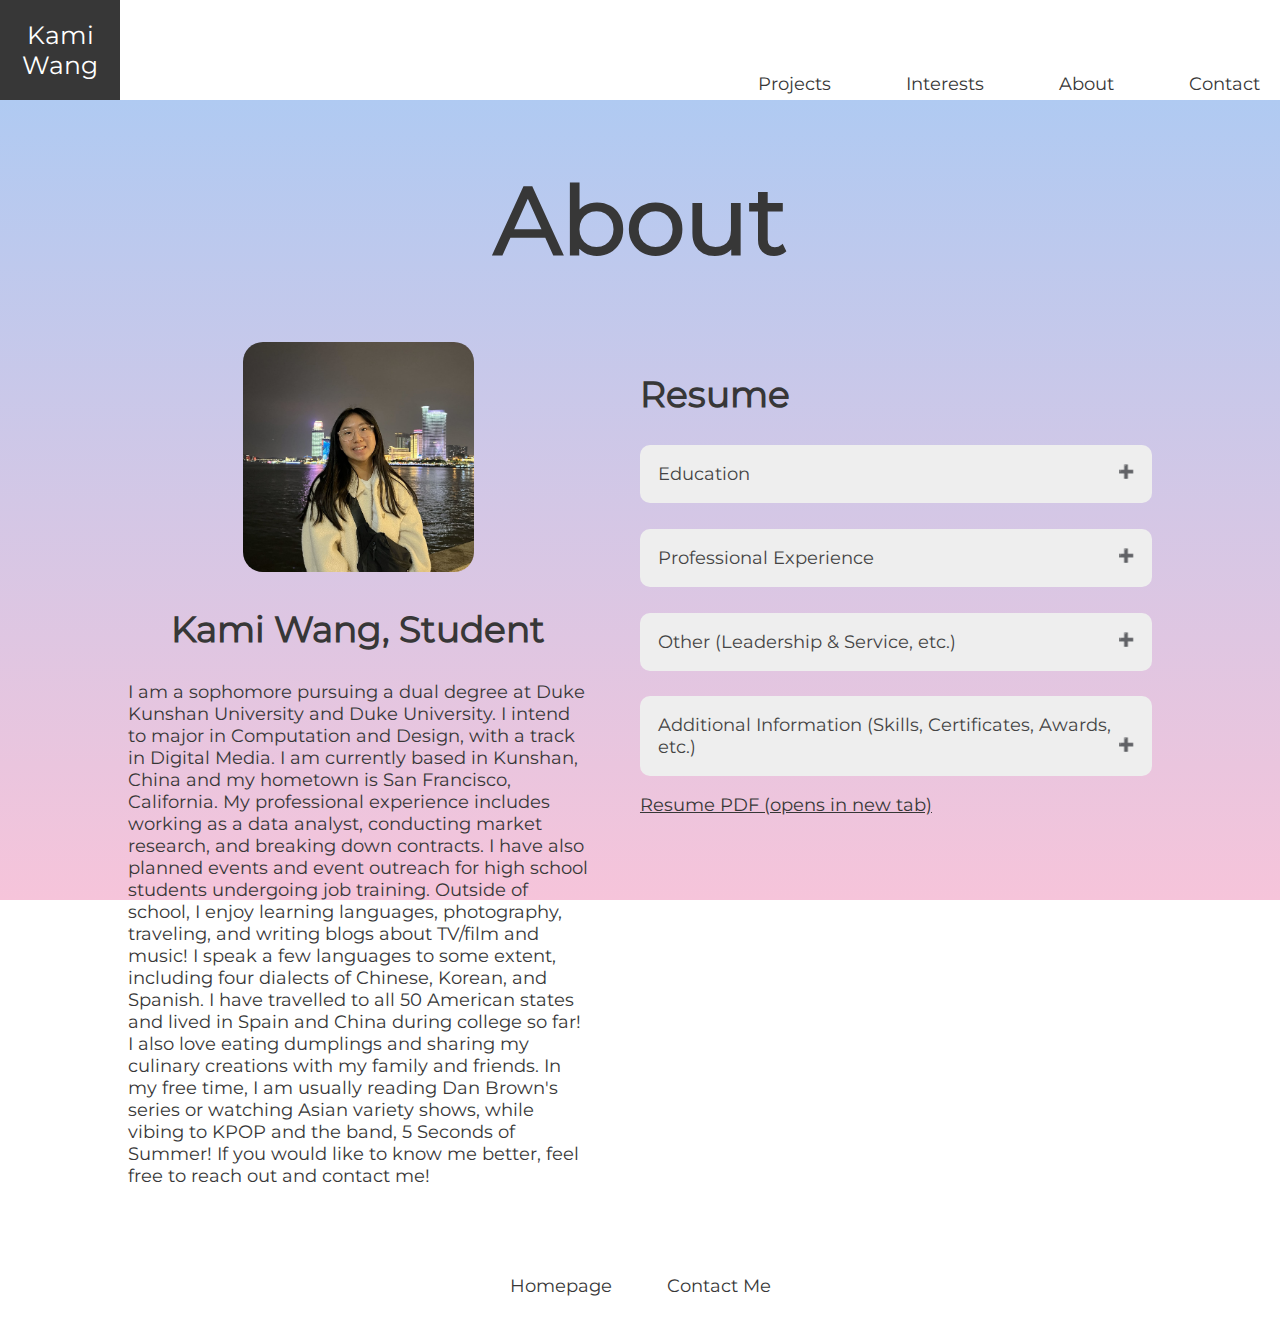
==== about.html @ 3d3628ab "Draft 1 - 11/29 6:28PM" ====
<!DOCTYPE html>
<html lang="en">
<head>
    <meta charset="UTF-8">
    <meta name="viewport" content="width=device-width, initial-scale=1.0">
    <title>About - Kami Wang</title>
    <link rel="stylesheet" href="style.css">
</head>
<body>
    <header> 
        <div id="logo">
            <a id="a" href="index.html"> 
                <div id="logoName"> Kami Wang </div>
            </a>
        </div>

        <div id="navbar">
            <a href="projects.html"> 
                <div>Projects</div>
            </a>

            <a href="interests.html">
                <div>Interests</div>
            </a>

            <a href="about.html">
                <div>About</div>
            </a>
            
            <a href="contact.html">
                <div>Contact</div>
            </a>
        </div>
    </header>

    <main>
        <h1 class="pagetitle">About</h1>

        <div class="row">
            <div id="description">
                <img id="profile" src="img\profile.jpg" alt="A girl, Kami, standing in front of a night cityscape.">
                <h2 class="pageh2">Kami Wang, Student</h2>
                <p> I am a sophomore pursuing a dual degree at Duke Kunshan University and Duke University. I intend to major in Computation and Design, with a track in Digital Media. I am currently based in Kunshan, China and my hometown is San Francisco, California.

                    My professional experience includes working as a data analyst, conducting market research, and breaking down contracts. I have also planned events and event outreach for high school students undergoing job training. 
                    
                    Outside of school, I enjoy learning languages, photography, traveling, and writing blogs about TV/film and music! I speak a few languages to some extent, including four dialects of Chinese, Korean, and Spanish. I have travelled to all 50 American states and lived in Spain and China during college so far! I also love eating dumplings and sharing my culinary creations with my family and friends. In my free time, I am usually reading Dan Brown's series or watching Asian variety shows, while vibing to KPOP and the band, 5 Seconds of Summer!
                    
                    If you would like to know me better, feel free to reach out and contact me!</p>
            </div>

            <div id="resume">
                <h2>Resume</h2>
                <button class="accordion" id="resumesections1">Education</button>
                <div class="panel">
                    <h4>Duke Kunshan University & Duke University | Class of 2026</h4>
                    <h5>Intended: B.A. in Computation & Design - Digital Media Track</h5>
                    <ul>
                        <li>GPA: 3.905</li>
                        <li>Dean's List: Fall 2022, Spring 2023 (with Distinction)</li>
                        <li>Awarded Annual Merit-Based Scholarship</li>
                    </ul>
                </div>

                <button class="accordion" id="resumesections2">Professional Experience</button>
                <div class="panel">
                    <h4>Data Analyst @ VendEx Solutions | Jun 2020 - Aug 2023</h4>
                    <ul>
                        <li>Participated in product development discussions and design sessions as a subject matter expert for market data contracts</li>
                        <li>Collaborated with prospective users to understand and anticipate needs and translated them into product requirements</li>
                        <li>Identified opportunities and weaknesses of contract digitization product to increase product design, usage, and efficiency</li>
                        <li>Managed intern team to digitize client contracts</li>
                        <li>Tracked and broke down over 200 contract document uploads</li>
                        <li>Conducted market research of different companies online</li>
                        <li>Contributed to database of over 2200 products and 340 vendor summaries</li>
                        <li>Organized data on Excel spreadsheets and in in-house database</li>
                        <li>Attended company-wide meetings</li>
                    </ul>

                    <h4>Youth Council Member @ Enterprise For Youth | Oct 2019  - Jun 2021</h4>
                    <ul>
                        <li>Represented Enterprise youth to staff, adults, and other students</li>
                        <li>Brainstormed events for Enterprise for Youth (Career Exploration, Alumni Party, Job Carnival, College Panel)</li>
                        <li>Planned outreach and coordinate logistics of events at Enterprise</li>
                        <li>Produced media project for high school students about job industries on TikTok that gained over 2000 views</li>
                    </ul>
                </div>

                <button class="accordion" id="resumesections3">Other (Leadership & Service, etc.)</button>
                <div class="panel">
                    <h4>Financial Officer @ DKU Student Broadcasting Club | Oct 2023 - Present</h4>
                    <ul>
                        <li>Oversee club funds as a whole and inform related club officers and members as needed</li>
                        <li>Create and submit annual and semester budgets and purchase request proposals for club needs</li>
                        <li>Update and keep track of club budget, including expenditures and approved funding</li>
                        <li>Submit event financial requests and follow up with DKU Student Clubs and Organizations with VAT fapiao after purchase</li>
                    </ul>

                    <h4>Internals Team Member @ Hack the Fog | Feb 2021 - Aug 2021</h4>
                    <ul>
                        <li>Planned remote summer hackathon for students attended by over 300 participants</li>
                        <li>Oversaw scheduling for 5 workshops</li>
                        <li>Secured partners and donations of over $40,000 for the event</li>
                        <li>Supported live workshops and online Discord channels</li>
                    </ul>
                </div>

                <button class="accordion" id="resumesections4">Additional Information (Skills, Certificates, Awards, etc.) </button>
                <div class="panel">
                    <h4>Languages</h4>
                    <ul>
                        <li>English (fluent)</li>
                        <li>Mandarin (conversational)</li>
                        <li>Cantonese (conversational)</li>
                        <li>Korean (conversational)</li>
                        <li>Spanish (conversational)</li>
                    </ul>

                    <h4>Skills</h4>
                    <ul>
                        <li>Data science: Python, machine learning</li>
                        <li>Web design: JavaScript, HTML, CSS</li>
                        <li>Game design: Unity, C#</li>
                        <li>Statistics: R</li>
                        <li>Data entry and analysis</li>
                        <li>Neutral writing and written communication</li>
                        <li>Microsoft 365 & Google Suite</li>
                    </ul>

                    <h4>Certificates</h4>
                    <ul>
                        <li>Mission Bit – Intro to Game Design (Unity)</li>
                        <li>Mission Bit - Intermediate Game Design for VR</li>
                    </ul>

                    <h4>Awards</h4>
                    <ul>
                        <li>Mission Bit Demo Day Summer 2021 - Most Innovative Award for DesertRacers</li>
                    </ul>

                    <h4>Interests</h4>
                    <ul>
                        <li>UI/UX</li>
                        <li>Data Science</li>
                        <li>TV/Film</li>
                        <li>Language Learning</li>
                    </ul>
                </div>

                <a href="downloads\Kami Wang - Resume.pdf" target="_blank">
                    <p id="resumepdf">Resume PDF (opens in new tab)</p>
                </a>
            </div>
        </div>
    </main>

    <footer> 
        <a href="index.html">
            <div>Homepage</div>
        </a>
        
        <a href="contact.html">
            <div>Contact Me</div>
        </a>
    </footer>

    <script src="resume.js"></script>
</body>
</html>
---- style.css ----
/* set up */
@font-face {
    font-family:Montserrat;
    src: url(fonts/Montserrat-Regular.ttf);
}

/* global page styles */
*{
    font-family:Montserrat, Helvetica, Arial, sans-serif;
    color: rgb(55, 55, 55);
}

html{
    font-size: 18px;
}

h1{
    font-size: 5.25rem;
    font-weight: bold;
}

h2{
    font-size: 2rem;
    font-weight: bold;
}

p{
    font-size: 1rem;
}

button{
    background-color: rgb(55, 55, 55);
    color:white;
    font-size:1rem;
    border-radius: 10px;
}

body{
    background-image: linear-gradient(0deg, rgba(246,196,218,1) 0%, rgba(167,203,245,1) 100%);
    background-repeat: no-repeat;
    background-attachment: fixed;
    margin: 0;
    padding: 0;

}

/* header */
header{
    width:100vw;
    position: relative;
    background-color: white;
}

#logo{
    display:inline-block;
}

#navbar{
    display:inline-block;
    position:absolute;
    right:0;
    bottom:5px;
}

#logoName{
    width: 80px;
    height: 60px;
    display:inline-block;
    background-color: rgb(55, 55, 55);
    color:white;
    font-size: 25px;
    text-align: center;
    padding: 20px;
}

#navbar div{
    display:inline-block;
    color: rgb(55, 55, 55);
    font-size:1rem;
    padding-left: 50px;
    padding-right: 20px;
}

a{
    text-decoration-line: none;
}

/* footer */
footer{
    background-color: white;
    margin-top: 50px;
    padding: 20px;
    text-align: center;
}

footer div{
    display:inline-block;
    margin-left: 25px;
    margin-right: 25px;
    color:rgb(55, 55, 55);
}

/* homepage main */
main{
    width:80%;
    margin:auto;
}

#opener{
    display:flex;
}

#IDpic{
    height: 50vh;
    margin-top: 8%;
    margin-left: 10%;
    margin-right: 5%;
    border-radius: 20px;
}

#text1{
    margin-top: 4%;
    margin-right: 10%;
    margin-left: 5%;
    color:rgb(55, 55, 55); 
}

.pages{
    display:flex;
    justify-content:space-between;
    background-color: rgba(255, 255, 255, 0.75);
    width:80%;
    margin: auto;
    margin-top: 50px;
    border-radius: 10px;
}

.textPages{
    margin: 20px;
}

.images{
    height: 300px;
    margin: 20px;
}

/* contact page */
.pagetitle, .pageh2, form{
    text-align: center;
}

form{
    margin-bottom: 50px;
}

#name, #mail, #message{
    display:inline-block;
    width:20%;
}

#submit, #reset{
    background-color: rgb(55, 55, 55);
    color:white;
    font-size:1rem;
    border-radius: 10px;
    margin-left: 10px;
    margin-right: 10px;
}

.socials{
    height: 100px;
    margin-left: 10px;
    margin-right: 10px;
}

#contactLink{
    display: flex;
    justify-content: center;
}

/* about */
.row{
    display:flex;
}

#profile{
    width: 50%;
    margin-left: 25%;
    border-radius: 20px;
}

#description{
    width:45%;
}


#resume{
    width: 50%;
    margin-left: 5%;
}

.accordion {
    background-color: #eee;
    color: #444;
    cursor: pointer;
    padding: 18px;
    width: 100%;
    text-align: left;
    border: none;
    outline: none;
    transition: 0.4s;
}

#resumesections2, #resumesections3, #resumesections4{
    margin-top: 5%;
}

.panel {
    padding: 0 18px;
    border-radius: 10px;
    background-color: white;
    display: none;
    overflow: hidden;
}

.accordion:after {
    content: '\02795'; /* Unicode character for "plus" sign (+) */
    font-size: 13px;
    color: #777;
    float: right;
    margin-left: 5px;
  }
  
.active:after {
    content: "\2796"; /* Unicode character for "minus" sign (-) */
  }

  #resumepdf{
    text-decoration-line: underline;
  }
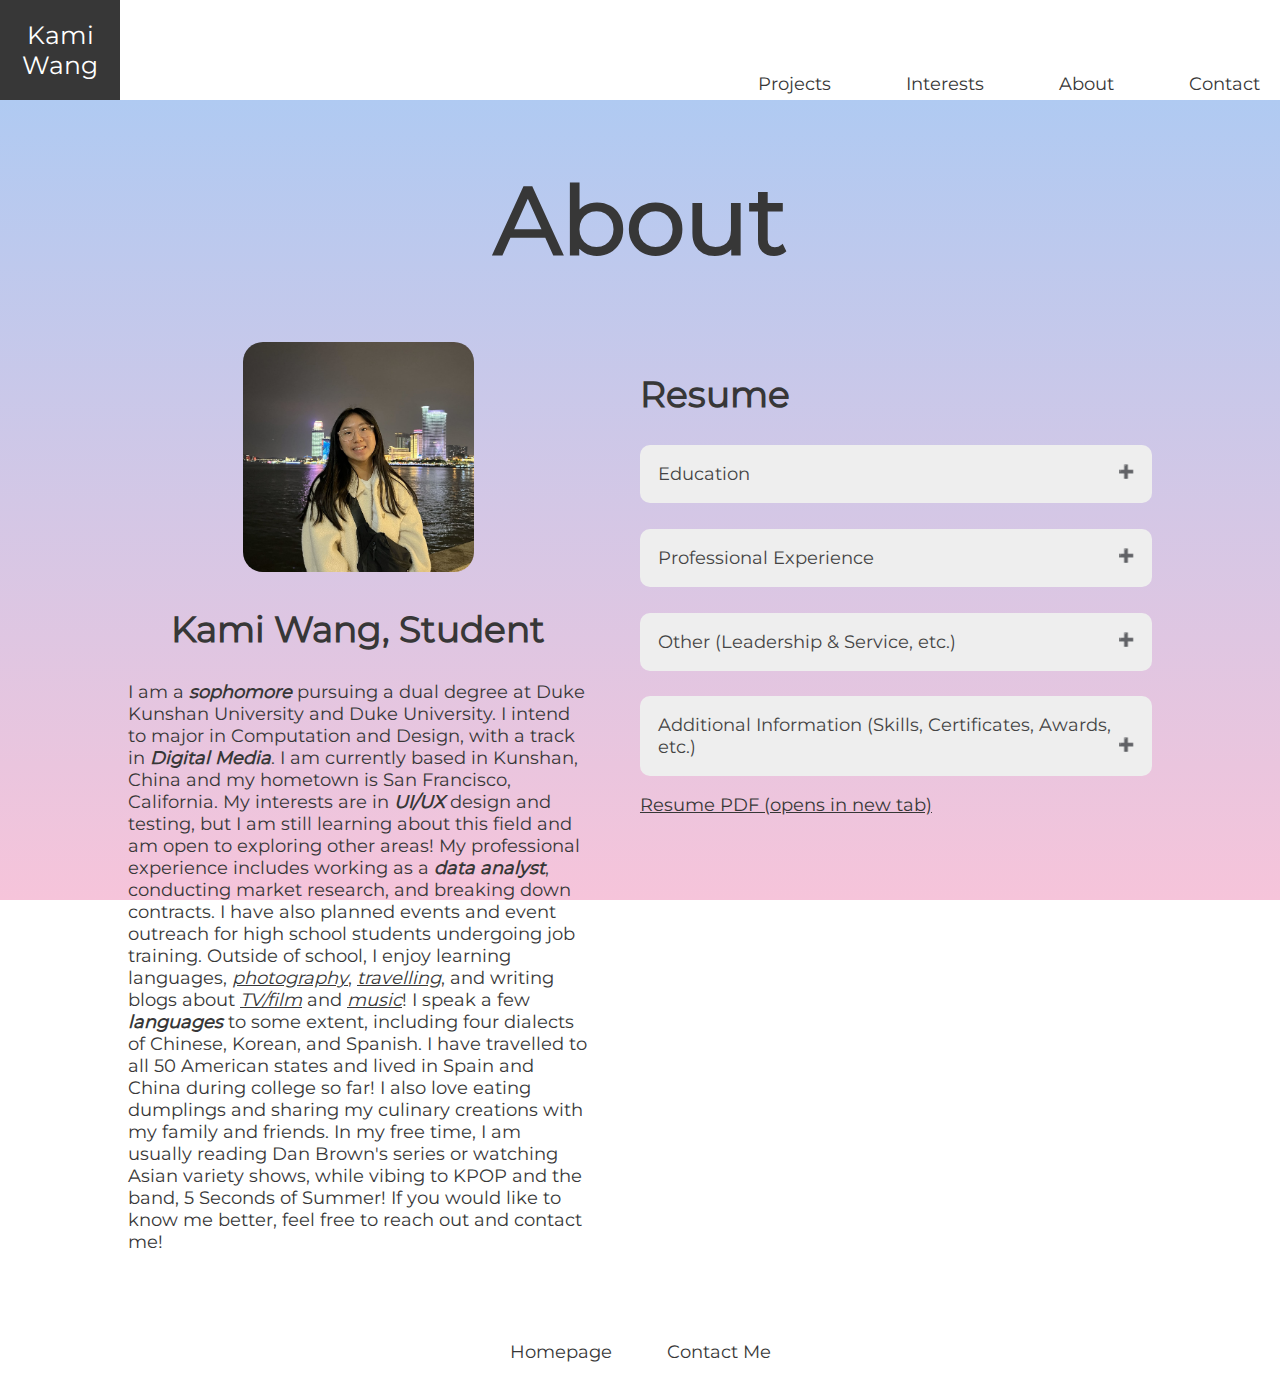
==== commit 9f7bf96d: "Draft 2 - 11/30 6:59PM" ====
--- a/about.html
+++ b/about.html
@@ -38,13 +38,13 @@
 
         <div class="row">
             <div id="description">
-                <img id="profile" src="img\profile.jpg" alt="A girl, Kami, standing in front of a night cityscape.">
+                <img id="profilepic" src="img\profile.jpg" alt="A girl, Kami, standing in front of a night cityscape.">
                 <h2 class="pageh2">Kami Wang, Student</h2>
-                <p> I am a sophomore pursuing a dual degree at Duke Kunshan University and Duke University. I intend to major in Computation and Design, with a track in Digital Media. I am currently based in Kunshan, China and my hometown is San Francisco, California.
+                <p> I am a <b>sophomore</b> pursuing a dual degree at Duke Kunshan University and Duke University. I intend to major in Computation and Design, with a track in <b>Digital Media</b>. I am currently based in Kunshan, China and my hometown is San Francisco, California.
 
-                    My professional experience includes working as a data analyst, conducting market research, and breaking down contracts. I have also planned events and event outreach for high school students undergoing job training. 
+                    My interests are in <b>UI/UX</b> design and testing, but I am still learning about this field and am open to exploring other areas! My professional experience includes working as a <b>data analyst</b>, conducting market research, and breaking down contracts. I have also planned events and event outreach for high school students undergoing job training. 
                     
-                    Outside of school, I enjoy learning languages, photography, traveling, and writing blogs about TV/film and music! I speak a few languages to some extent, including four dialects of Chinese, Korean, and Spanish. I have travelled to all 50 American states and lived in Spain and China during college so far! I also love eating dumplings and sharing my culinary creations with my family and friends. In my free time, I am usually reading Dan Brown's series or watching Asian variety shows, while vibing to KPOP and the band, 5 Seconds of Summer!
+                    Outside of school, I enjoy learning languages, <a href="interests-photography.html">photography</a>, <a href="interests-travel.html">travelling</a>, and writing blogs about <a href="interests-tvfilm.html">TV/film</a> and <a href="interests-music.html">music</a>! I speak a few <b>languages</b> to some extent, including four dialects of Chinese, Korean, and Spanish. I have travelled to all 50 American states and lived in Spain and China during college so far! I also love eating dumplings and sharing my culinary creations with my family and friends. In my free time, I am usually reading Dan Brown's series or watching Asian variety shows, while vibing to KPOP and the band, 5 Seconds of Summer!
                     
                     If you would like to know me better, feel free to reach out and contact me!</p>
             </div>
@@ -96,6 +96,14 @@
                         <li>Submit event financial requests and follow up with DKU Student Clubs and Organizations with VAT fapiao after purchase</li>
                     </ul>
 
+                    <h4>Trainee @ Rakuten Viki Ninja Segging & Subbing Academy | Mar 2023 - Present</h4>
+                    <ul>
+                        <li>Accurately segment and time over 500 contributions (subtitles/captions) for Korean and Chinese shows</li>
+                        <li>Utilize Viki segment timer</li>
+                        <li>Completing Ninja Segging & Subbing Academy - Academy (completed Level 4)</li>
+                        <li>Graduated from Ninja Segging & Subbing Academy - Sandbox</li>
+                    </ul>
+
                     <h4>Internals Team Member @ Hack the Fog | Feb 2021 - Aug 2021</h4>
                     <ul>
                         <li>Planned remote summer hackathon for students attended by over 300 participants</li>
@@ -131,6 +139,8 @@
                     <ul>
                         <li>Mission Bit – Intro to Game Design (Unity)</li>
                         <li>Mission Bit - Intermediate Game Design for VR</li>
+                        <li>Rakuten Viki Ninja Segging & Subbing Academy - Academy Level 4</li>
+                        <li>Rakuten Viki Ninja Segging & Subbing Academy - Sandbox</li>
                     </ul>
 
                     <h4>Awards</h4>
@@ -158,7 +168,7 @@
         <a href="index.html">
             <div>Homepage</div>
         </a>
-        
+
         <a href="contact.html">
             <div>Contact Me</div>
         </a>
--- a/style.css
+++ b/style.css
@@ -26,6 +26,20 @@
 
 p{
     font-size: 1rem;
+}
+
+p b{
+    font-weight: bold;
+    font-style: italic;
+}
+
+p a{
+    font-style:italic;
+    text-decoration: underline;
+}
+
+.pagetitle, .pageh2, form, .pagep{
+    text-align: center;
 }
 
 button{
@@ -145,10 +159,6 @@
 }
 
 /* contact page */
-.pagetitle, .pageh2, form{
-    text-align: center;
-}
-
 form{
     margin-bottom: 50px;
 }
@@ -183,7 +193,7 @@
     display:flex;
 }
 
-#profile{
+#profilepic{
     width: 50%;
     margin-left: 25%;
     border-radius: 20px;
@@ -235,6 +245,13 @@
     content: "\2796"; /* Unicode character for "minus" sign (-) */
   }
 
-  #resumepdf{
+#resumepdf{
     text-decoration-line: underline;
-  }+}
+
+
+/* Interests */
+#interestsdescription {
+    margin-left: 20%;
+    margin-right: 20%;
+}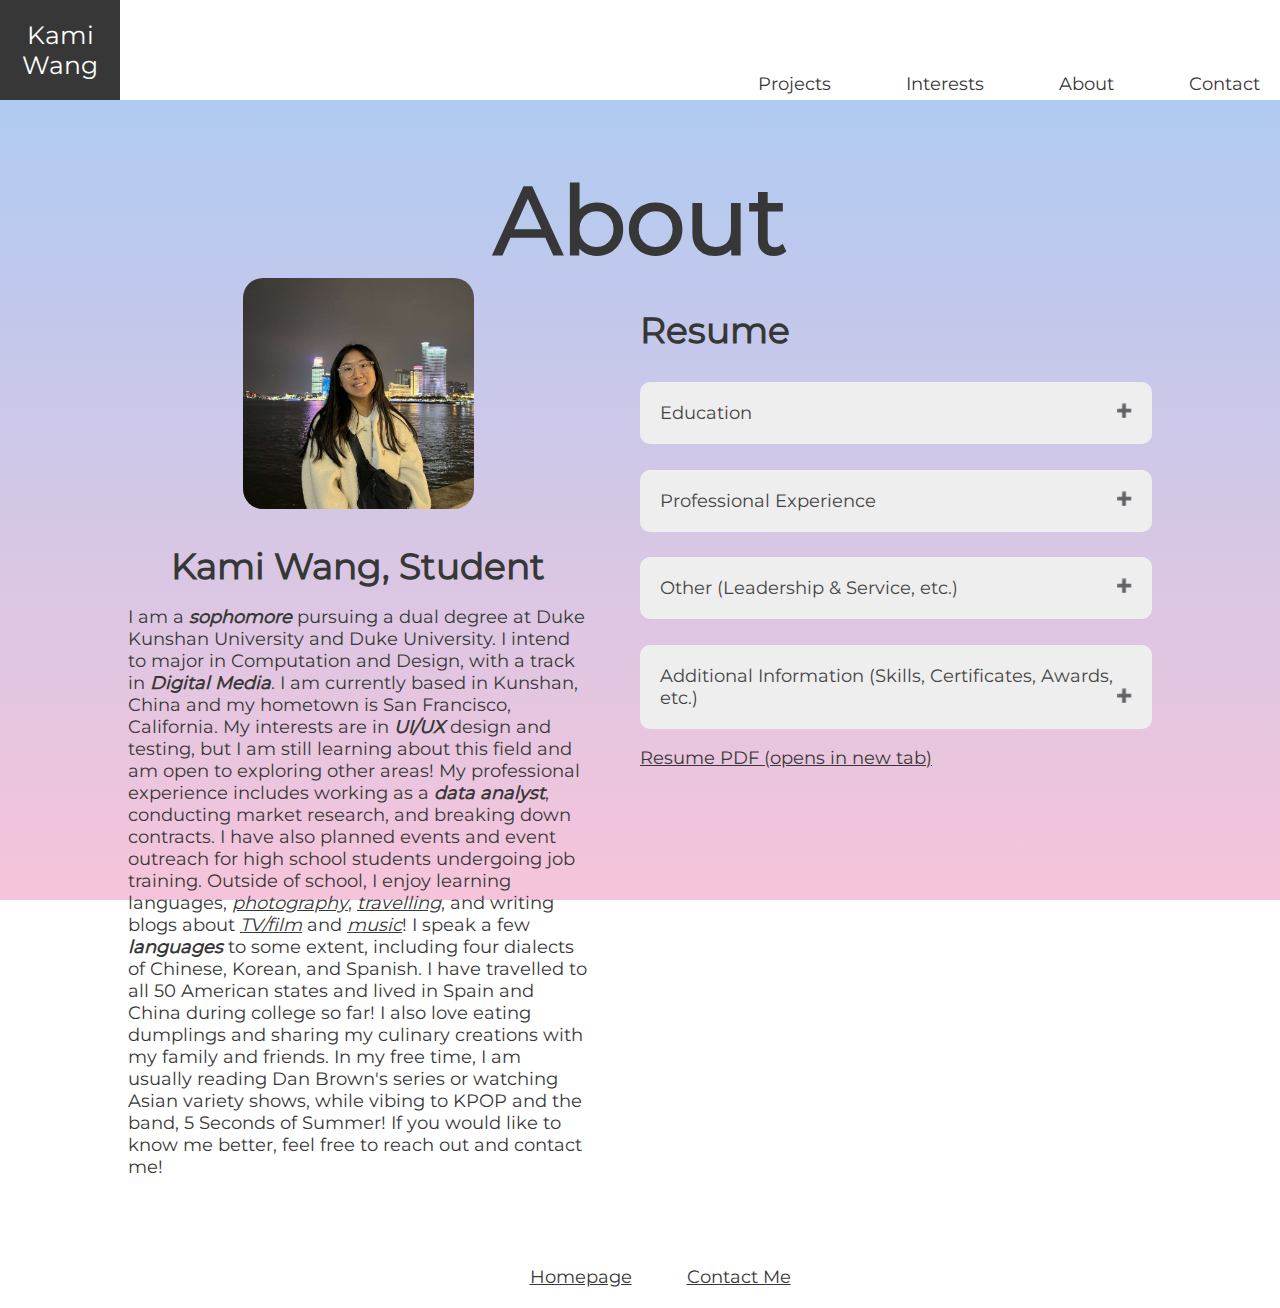
==== commit e4a0ee34: "Draft 3 - 12/2 8:39PM" ====
--- a/about.html
+++ b/about.html
@@ -64,6 +64,14 @@
 
                 <button class="accordion" id="resumesections2">Professional Experience</button>
                 <div class="panel">
+                    <h4>Trainee @ Rakuten Viki Ninja Segging & Subbing Academy | Mar 2023 - Present</h4>
+                    <ul>
+                        <li>Accurately segment and time over 500 contributions (subtitles/captions) for Korean and Chinese shows</li>
+                        <li>Utilize Viki segment timer</li>
+                        <li>Completing Ninja Segging & Subbing Academy - Academy (completed Level 4)</li>
+                        <li>Graduated from Ninja Segging & Subbing Academy - Sandbox</li>
+                    </ul>
+
                     <h4>Data Analyst @ VendEx Solutions | Jun 2020 - Aug 2023</h4>
                     <ul>
                         <li>Participated in product development discussions and design sessions as a subject matter expert for market data contracts</li>
@@ -77,13 +85,6 @@
                         <li>Attended company-wide meetings</li>
                     </ul>
 
-                    <h4>Youth Council Member @ Enterprise For Youth | Oct 2019  - Jun 2021</h4>
-                    <ul>
-                        <li>Represented Enterprise youth to staff, adults, and other students</li>
-                        <li>Brainstormed events for Enterprise for Youth (Career Exploration, Alumni Party, Job Carnival, College Panel)</li>
-                        <li>Planned outreach and coordinate logistics of events at Enterprise</li>
-                        <li>Produced media project for high school students about job industries on TikTok that gained over 2000 views</li>
-                    </ul>
                 </div>
 
                 <button class="accordion" id="resumesections3">Other (Leadership & Service, etc.)</button>
@@ -96,20 +97,20 @@
                         <li>Submit event financial requests and follow up with DKU Student Clubs and Organizations with VAT fapiao after purchase</li>
                     </ul>
 
-                    <h4>Trainee @ Rakuten Viki Ninja Segging & Subbing Academy | Mar 2023 - Present</h4>
-                    <ul>
-                        <li>Accurately segment and time over 500 contributions (subtitles/captions) for Korean and Chinese shows</li>
-                        <li>Utilize Viki segment timer</li>
-                        <li>Completing Ninja Segging & Subbing Academy - Academy (completed Level 4)</li>
-                        <li>Graduated from Ninja Segging & Subbing Academy - Sandbox</li>
-                    </ul>
-
                     <h4>Internals Team Member @ Hack the Fog | Feb 2021 - Aug 2021</h4>
                     <ul>
                         <li>Planned remote summer hackathon for students attended by over 300 participants</li>
                         <li>Oversaw scheduling for 5 workshops</li>
                         <li>Secured partners and donations of over $40,000 for the event</li>
                         <li>Supported live workshops and online Discord channels</li>
+                    </ul>
+
+                    <h4>Youth Council Member @ Enterprise For Youth | Oct 2019  - Jun 2021</h4>
+                    <ul>
+                        <li>Represented Enterprise youth to staff, adults, and other students</li>
+                        <li>Brainstormed events for Enterprise for Youth (Career Exploration, Alumni Party, Job Carnival, College Panel)</li>
+                        <li>Planned outreach and coordinate logistics of events at Enterprise</li>
+                        <li>Produced media project for high school students about job industries on TikTok that gained over 2000 views</li>
                     </ul>
                 </div>
 
--- a/style.css
+++ b/style.css
@@ -40,6 +40,7 @@
 
 .pagetitle, .pageh2, form, .pagep{
     text-align: center;
+    margin-bottom:0%;
 }
 
 button{
@@ -47,6 +48,7 @@
     color:white;
     font-size:1rem;
     border-radius: 10px;
+    padding: 10px;
 }
 
 body{
@@ -101,6 +103,7 @@
 
 /* footer */
 footer{
+    width: 100%;
     background-color: white;
     margin-top: 50px;
     padding: 20px;
@@ -112,6 +115,7 @@
     margin-left: 25px;
     margin-right: 25px;
     color:rgb(55, 55, 55);
+    text-decoration: underline;
 }
 
 /* homepage main */
@@ -144,6 +148,7 @@
     justify-content:space-between;
     background-color: rgba(255, 255, 255, 0.75);
     width:80%;
+    min-width: 800px;
     margin: auto;
     margin-top: 50px;
     border-radius: 10px;
@@ -178,7 +183,7 @@
 }
 
 .socials{
-    height: 100px;
+    width:10vw;
     margin-left: 10px;
     margin-right: 10px;
 }
@@ -213,7 +218,7 @@
     background-color: #eee;
     color: #444;
     cursor: pointer;
-    padding: 18px;
+    padding: 20px;
     width: 100%;
     text-align: left;
     border: none;
@@ -226,7 +231,7 @@
 }
 
 .panel {
-    padding: 0 18px;
+    padding: 0 20px;
     border-radius: 10px;
     background-color: white;
     display: none;
@@ -254,4 +259,124 @@
 #interestsdescription {
     margin-left: 20%;
     margin-right: 20%;
-}+}
+
+/* Project and Interests pages */
+.returnButton{
+    margin-top: 20px;
+}
+
+.blogdescription{
+    text-align:center;
+    margin-bottom:4vh;
+}
+
+.blogimages{
+    display:block;
+    height: 40vh;
+    max-width: 800px;
+    margin-left: auto;
+    margin-right: auto;
+    border-radius: 20px;
+}
+
+.blogcontent{
+    background-color: white;
+    border-radius: 10px;
+    padding: 5px 20px;
+    min-width: 800px;
+}
+
+.bloglink{
+    text-decoration-line: underline;
+}
+
+.broadcasting-socials{
+    display:flex;
+    justify-content: space-evenly;
+}
+
+.sns{
+    height: 50px;
+    display: inline;
+}
+
+/* Interests photo gallery */
+.gallery-container{
+    background-color: white;
+    padding-top:1px;
+    padding-bottom: 20px;
+    border-radius: 25px;
+    margin-top: 50px;
+}
+
+.gallery {
+    display: flex;
+    flex-wrap: wrap;
+    justify-content: center;
+}
+
+.gallery .image {
+    position: relative;
+    display: flex;
+    justify-content: center;
+    align-items: center;
+    width: 300px;
+    height: 225px;
+    margin: 10px;
+    overflow: hidden;
+}
+
+.gallery .image img {
+    width: auto;
+    height: 100%;
+    transition: transform 0.3s ease-in-out;
+}
+
+.gallery .image .caption {
+    position: absolute;
+    bottom: 0;
+    left: 0;
+    width: 100%;
+    background-color: rgba(0, 0, 0, 0.7);
+    color: #fff;
+    padding: 10px;
+    font-size: 14px;
+    opacity: 0;
+    transition: opacity 0.3s ease-in-out;
+}
+
+.gallery .image:hover img {
+    transform: scale(1.03);
+}
+
+.gallery .image:hover .caption {
+    opacity: 1;
+}
+
+
+/* Interests page layout */
+.article{
+    width:65%;
+}
+
+.aside{
+    width: 30%;
+    float:right;
+    padding: 10px;
+}
+
+.spotify{
+    width: 100%;
+}
+
+section{
+    float:left;
+    width:50%;
+}
+
+.blogcontent:after {
+    content: "";
+    display: table;
+    clear: both;
+  }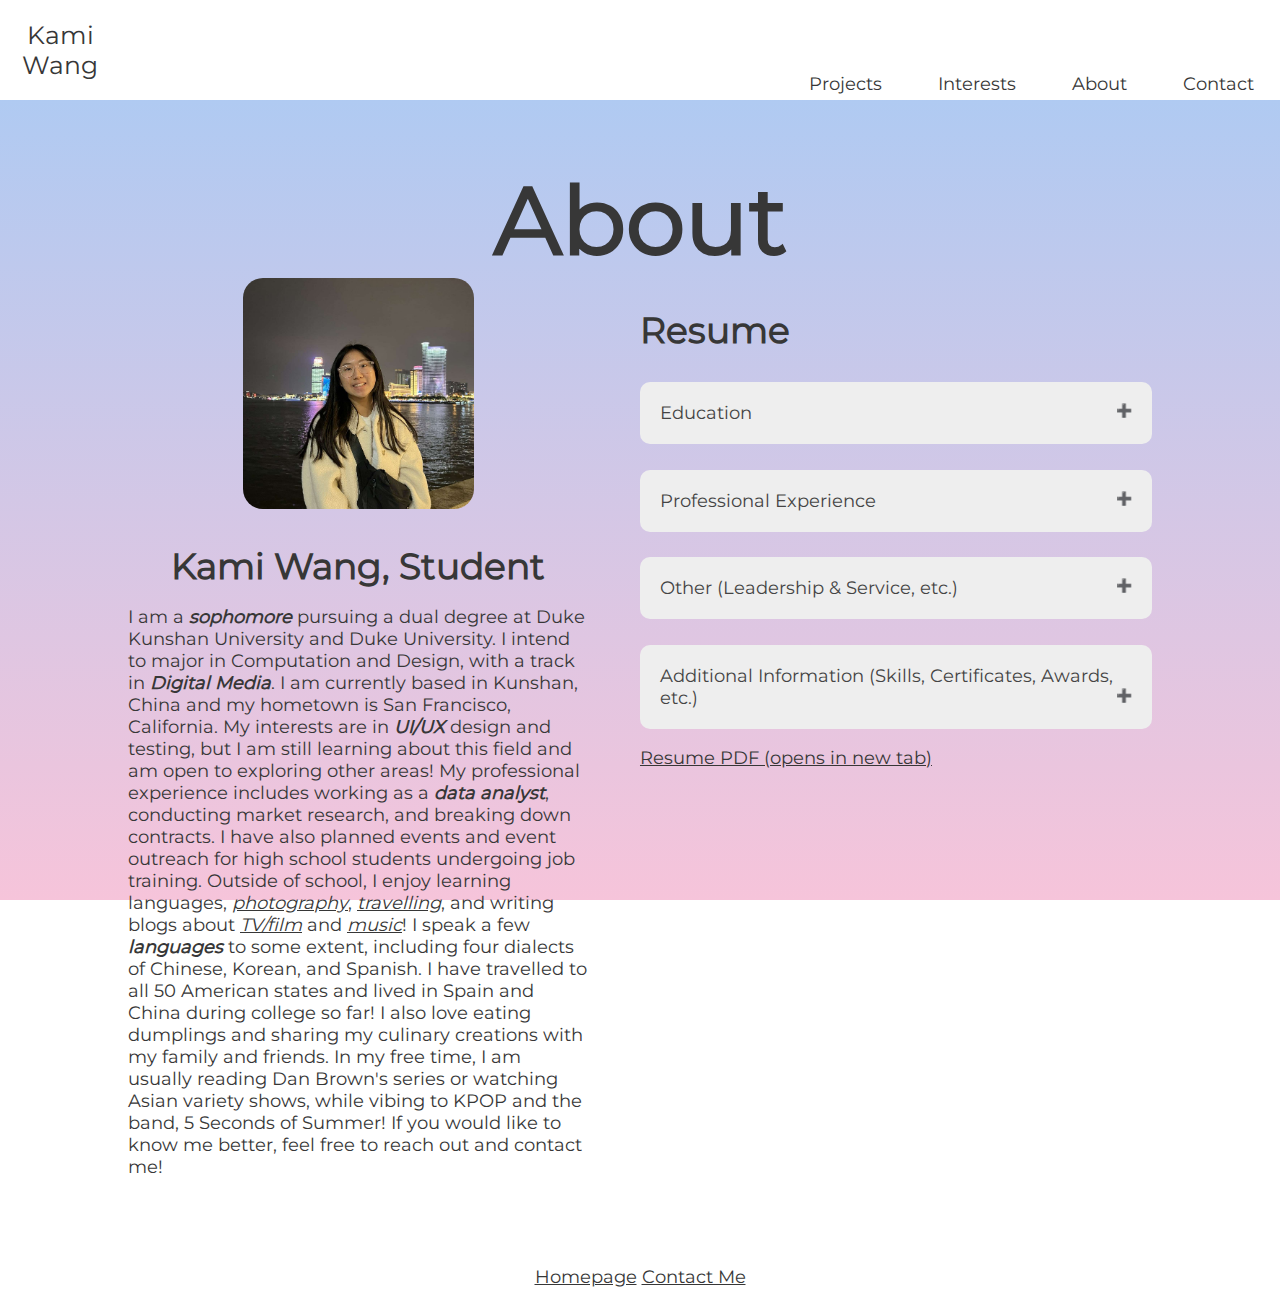
==== commit 22adabbf: "Draft 5 - 12/8 1:05AM" ====
--- a/about.html
+++ b/about.html
@@ -5,6 +5,7 @@
     <meta name="viewport" content="width=device-width, initial-scale=1.0">
     <title>About - Kami Wang</title>
     <link rel="stylesheet" href="style.css">
+    <link rel="stylesheet" href="https://cdnjs.cloudflare.com/ajax/libs/font-awesome/4.7.0/css/font-awesome.min.css">
 </head>
 <body>
     <header> 
@@ -30,6 +31,33 @@
             <a href="contact.html">
                 <div>Contact</div>
             </a>
+        </div>
+
+        <div id="topnav">
+            <a href="javascript:void(0);" class="icon" onclick="myFunction()">
+                <i class="fa fa-bars"></i>
+            </a>
+            <div id="navLinks">
+                <a href="index.html">
+                    Homepage
+                </a>
+                
+                <a href="projects.html"> 
+                    Projects
+                </a>
+    
+                <a href="interests.html">
+                    Interests
+                </a>
+    
+                <a href="about.html">
+                    About
+                </a>
+                
+                <a href="contact.html">
+                    Contact
+                </a>
+            </div>
         </div>
     </header>
 
@@ -175,6 +203,7 @@
         </a>
     </footer>
 
+    <script src="nav.js"></script>
     <script src="resume.js"></script>
 </body>
 </html>--- a/style.css
+++ b/style.css
@@ -51,18 +51,44 @@
     padding: 10px;
 }
 
+button:hover{
+    background-color:rgb(242, 242, 242);
+    color:rgb(55, 55, 55);
+}
+
 body{
     background-image: linear-gradient(0deg, rgba(246,196,218,1) 0%, rgba(167,203,245,1) 100%);
     background-repeat: no-repeat;
     background-attachment: fixed;
     margin: 0;
     padding: 0;
-
+    display:flex;
+    flex-direction:column;
+}
+
+@media only screen and (max-width: 768px) {
+    html{
+        font-size:16px;
+    }
+    h1{
+        font-size: 3rem;
+        font-weight: bold;
+    }
+
+    #text1 h2{
+        font-size: 1.5rem;
+        font-weight: bold;
+    }
+
+    .pageh2{
+        margin-left:3%;
+        margin-right:3%;
+    }
 }
 
 /* header */
 header{
-    width:100vw;
+    width:100%;
     position: relative;
     background-color: white;
 }
@@ -89,16 +115,62 @@
     padding: 20px;
 }
 
+#logoName:hover{
+    background-color:white;
+    color:rgb(55, 55, 55);
+}
+
 #navbar div{
     display:inline-block;
     color: rgb(55, 55, 55);
     font-size:1rem;
-    padding-left: 50px;
-    padding-right: 20px;
+    margin-left:2vw;
+    margin-right:2vw;
+}
+
+#topnav{
+    display:none;
 }
 
 a{
     text-decoration-line: none;
+}
+
+@media only screen and (max-width: 500px) {
+    #logoName{
+        width:50px;
+        height:37.5px;
+        font-size:1rem;
+        padding:12.5px;
+    }
+
+    #navbar{
+        display:none;
+    }
+
+    #topnav{
+        display:inline-block;
+        overflow:hidden;
+        background-color:white;
+        position: absolute;
+        right: 0;
+        top:12%;
+    }
+
+    #topnav #navLinks{
+        display:none;
+    }
+
+    #topnav a{
+        color:rgb(55, 55, 55);
+        padding: 14px 16px;
+        text-decoration: none;
+        display: block;
+    }
+
+    #topnav a .icon{
+        display: block;
+    }
 }
 
 /* footer */
@@ -106,41 +178,60 @@
     width: 100%;
     background-color: white;
     margin-top: 50px;
-    padding: 20px;
+    margin-bottom: 0px;
+    padding-top: 20px;
+    padding-bottom: 20px;
     text-align: center;
 }
 
 footer div{
     display:inline-block;
-    margin-left: 25px;
-    margin-right: 25px;
+    margin:auto;
     color:rgb(55, 55, 55);
     text-decoration: underline;
 }
 
+p a:hover, a div:hover, #navbar div:hover{
+    color:rgb(92, 203, 255);
+}
+
 /* homepage main */
 main{
+    width:80vw;
+    margin:auto;
+    min-height: calc(100vh - 225px);
+}
+
+#opener{
     width:80%;
+    display:flex;
     margin:auto;
-}
-
-#opener{
-    display:flex;
+    margin-top: 4%;
 }
 
 #IDpic{
-    height: 50vh;
-    margin-top: 8%;
-    margin-left: 10%;
+    width: 20vw;
+    margin-top: 6%;
     margin-right: 5%;
     border-radius: 20px;
-}
-
-#text1{
-    margin-top: 4%;
-    margin-right: 10%;
-    margin-left: 5%;
-    color:rgb(55, 55, 55); 
+    float:left;
+}
+
+@media only screen and (max-width: 768px) {
+    main{
+        width:100vw;
+    }
+    #text1{
+        text-align:center;
+    }
+
+    #IDpic{
+        display:block;
+        width: 40vw;
+        float:none;
+        margin-left:auto;
+        margin-right:auto;
+    }
 }
 
 .pages{
@@ -148,7 +239,6 @@
     justify-content:space-between;
     background-color: rgba(255, 255, 255, 0.75);
     width:80%;
-    min-width: 800px;
     margin: auto;
     margin-top: 50px;
     border-radius: 10px;
@@ -161,6 +251,31 @@
 .images{
     height: 300px;
     margin: 20px;
+}
+
+a h2:hover{
+    text-decoration: underline;
+    color:rgb(92, 203, 255);
+}
+
+.images:hover{
+    opacity: 0.3;
+}
+
+
+@media only screen and (max-width: 1100px) {
+    .pages{
+        flex-direction: column;
+    }
+    .images {
+        width:95%;
+        height:auto;
+        margin:2.5%;
+    }
+
+    /* .pages button{
+        display:none;
+    } */
 }
 
 /* contact page */
@@ -183,7 +298,7 @@
 }
 
 .socials{
-    width:10vw;
+    width:5vw;
     margin-left: 10px;
     margin-right: 10px;
 }
@@ -191,6 +306,13 @@
 #contactLink{
     display: flex;
     justify-content: center;
+}
+
+@media only screen and (max-width: 1100px) {
+    .socials{
+        width:50px;
+        margin-top:10px;
+    }
 }
 
 /* about */
@@ -214,6 +336,7 @@
     margin-left: 5%;
 }
 
+/* Adapted from https://www.w3schools.com/howto/howto_js_accordion.asp */
 .accordion {
     background-color: #eee;
     color: #444;
@@ -224,6 +347,10 @@
     border: none;
     outline: none;
     transition: 0.4s;
+}
+
+.accordion:hover{
+    background-color: rgb(195, 195, 195);
 }
 
 #resumesections2, #resumesections3, #resumesections4{
@@ -249,9 +376,21 @@
 .active:after {
     content: "\2796"; /* Unicode character for "minus" sign (-) */
   }
+/* Adapted from https://www.w3schools.com/howto/howto_js_accordion.asp */
 
 #resumepdf{
     text-decoration-line: underline;
+}
+
+@media only screen and (max-width: 768px) {
+    .row{
+        flex-direction: column;
+    }
+
+    #description, #resume{
+        width:80%;
+        margin:auto;
+    }
 }
 
 
@@ -273,18 +412,22 @@
 
 .blogimages{
     display:block;
-    height: 40vh;
-    max-width: 800px;
+    width: 40vw;
     margin-left: auto;
     margin-right: auto;
     border-radius: 20px;
+}
+
+@media only screen and (max-width: 768px) {
+    .blogimages{
+        width:80%;
+    }
 }
 
 .blogcontent{
     background-color: white;
     border-radius: 10px;
     padding: 5px 20px;
-    min-width: 800px;
 }
 
 .bloglink{
